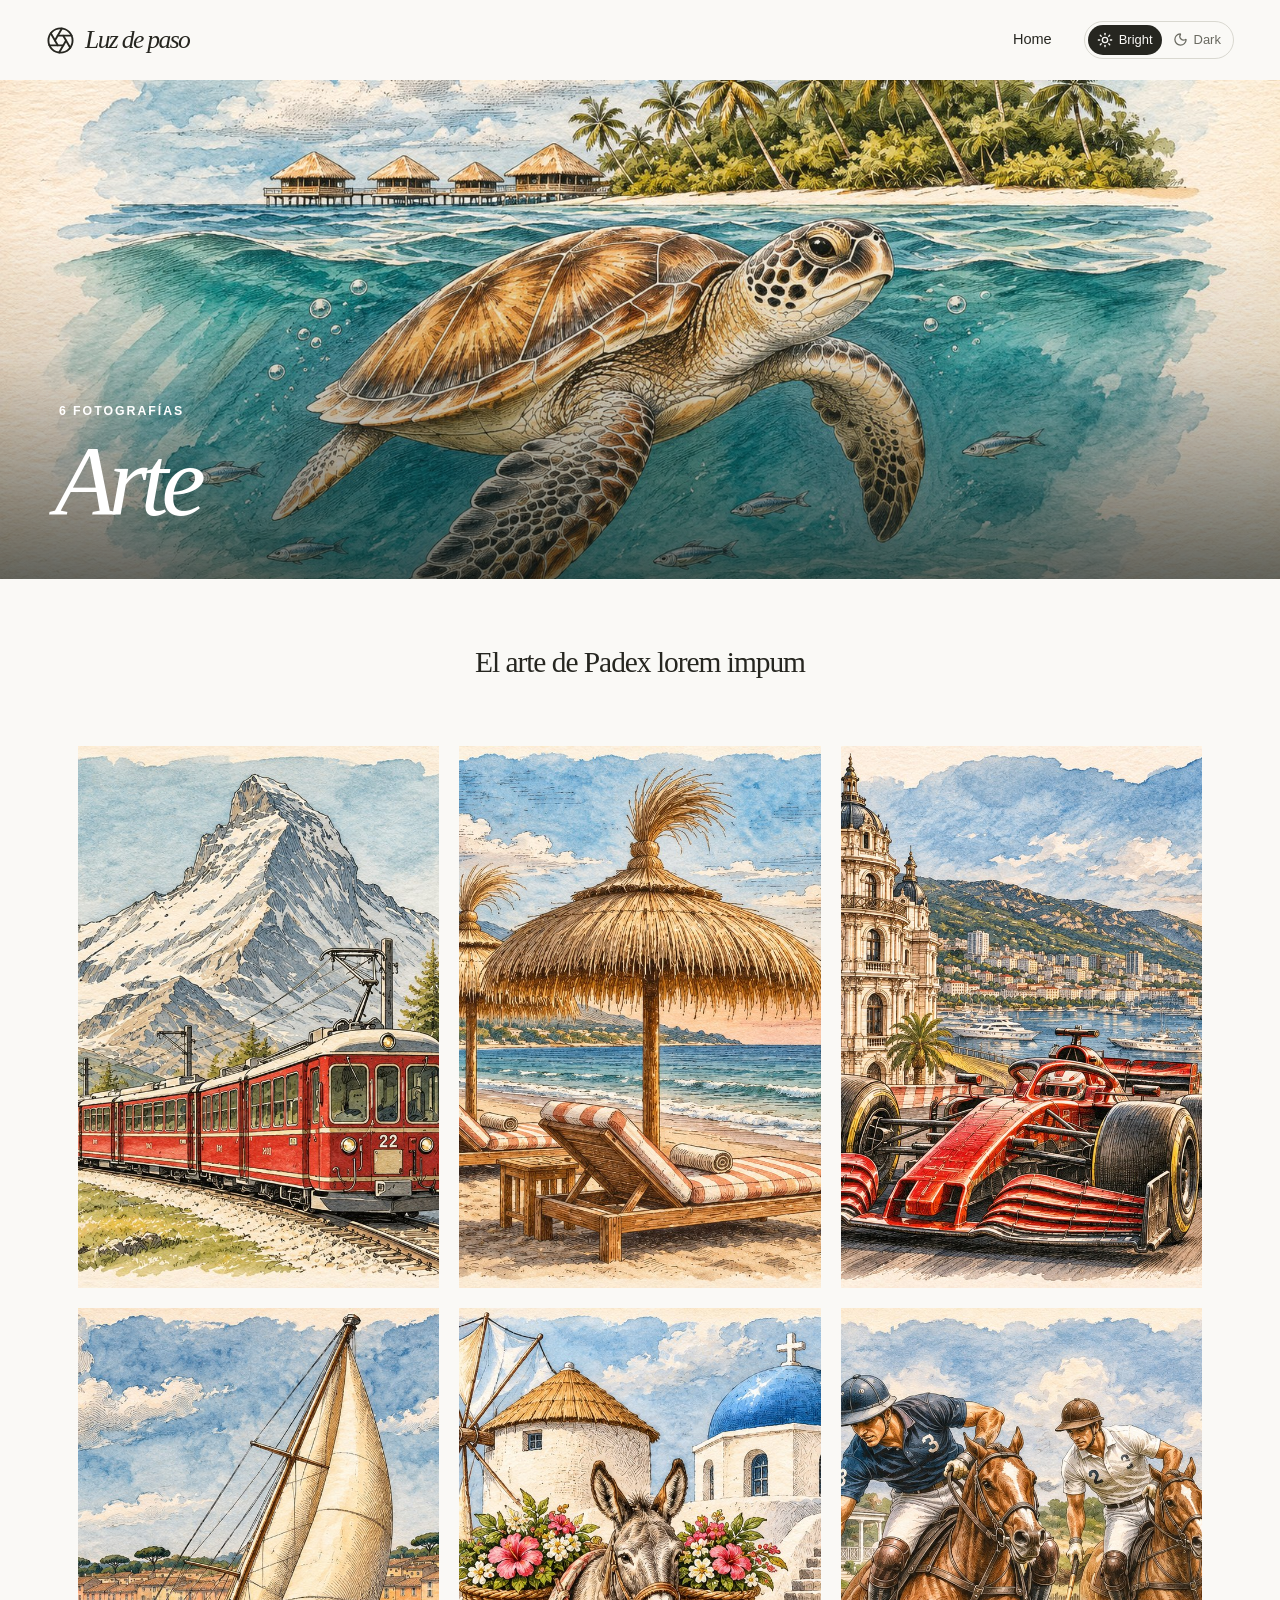
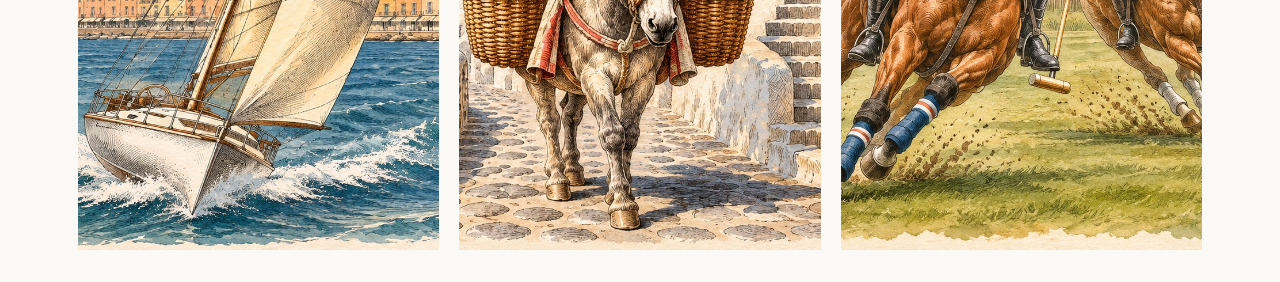
==== album/820fe33d-5c15-4f04-adb1-a9078780f57d/index.html @ e4612ac7 "Añadir la página del álbum Arte" ====
<!doctype html>
<html lang="es"><head><meta charset="utf-8"><meta name="viewport" content="width=device-width, initial-scale=1">
<title>Arte · Luz de paso</title><link rel="icon" href="../../favicon.svg"><link rel="stylesheet" href="../../site.css">
<script>try{if(localStorage.getItem('luz-theme')==='dark')document.documentElement.dataset.theme='dark'}catch{}</script>
</head><body><div id="portfolio"></div><script type="application/json" id="portfolio-data">{"album":{"id":"820fe33d-5c15-4f04-adb1-a9078780f57d","name":"Arte","description":"El arte de Padex lorem impum","cover":"../../media/1fb90e2a-dee9-4b67-af25-da32abd7d8a4.jpg","photos":["../../media/7dba7486-9c92-44e9-b8b8-1f3a282cd068.jpg","../../media/33c0b9b8-e90d-4073-96dc-774cbe95a07a.jpg","../../media/49939efc-acb8-4989-9a7b-33cce232bd11.jpg","../../media/e018d647-5a6c-475f-bd93-5993ad5460ae.jpg","../../media/e13442b4-c3fc-4564-9c29-26278a9c4391.jpg","../../media/47a4a2f9-649f-40dd-b327-7f707811348b.jpg"]}}</script>
<script defer src="../../site.js"></script></body></html>
---- site.css ----
*{box-sizing:border-box}
:root{--paper:#faf9f6;--ink:#262620;--line:#d9d8d0;--soft:#efeee8;--muted:#696960;color-scheme:light}
:root[data-theme=dark]{--paper:#191a17;--ink:#f6f5ed;--line:#41423b;--soft:#2a2b26;--muted:#bebeb3;color-scheme:dark}
body{margin:0;background:var(--paper);color:var(--ink);font:1rem/1.5 "Helvetica Neue",Arial,sans-serif;-webkit-font-smoothing:antialiased}
button,input,textarea{font:inherit;color:inherit}button,a,label.file{-webkit-tap-highlight-color:transparent}button{cursor:pointer}button:disabled{opacity:.42;cursor:default}a{color:inherit}button:focus-visible,a:focus-visible,input:focus-visible,textarea:focus-visible,label.file:focus-within{outline:3px solid #4d94c2;outline-offset:4px}
.sr{position:absolute;width:1px;height:1px;clip-path:inset(50%);overflow:hidden;white-space:nowrap}
.top{display:flex;align-items:center;justify-content:space-between;padding:0 clamp(18px,3.6vw,72px);height:80px;background:var(--paper);gap:18px}
.signature,.top nav,.theme,.theme button,.open-album,.circle{display:flex;align-items:center}
.signature{gap:10px;white-space:nowrap}.signature span{font:italic 500 clamp(1.4rem,2vw,1.9rem)/1 Georgia,"Times New Roman",serif;letter-spacing:-.065em}
.top nav{gap:clamp(16px,2.5vw,44px)}.home-link{font-size:.91rem;text-decoration:none}.home-link:hover{text-decoration:underline;text-underline-offset:5px}
.theme{border:1px solid var(--line);border-radius:99px;padding:3px;gap:2px}.theme button{background:transparent;border:0;border-radius:99px;color:var(--muted);gap:6px;padding:5px 9px;font-size:.81rem}.theme button[aria-pressed=true]{background:var(--ink);color:var(--paper)}
.series{display:grid;gap:6px}.panorama,.album-hero{position:relative;isolation:isolate;overflow:hidden;display:block;color:white;background:#444c47}.panorama{height:clamp(370px,42vw,710px);text-decoration:none}.album-hero{height:clamp(360px,39vw,650px)}
.cover{position:absolute;width:100%;height:100%;object-fit:cover;inset:0;z-index:-2;transition:transform .85s ease}.panorama:after,.album-hero:after{content:"";position:absolute;inset:0;background:linear-gradient(0deg,rgba(9,18,18,.63),rgba(9,16,16,.12) 45%,transparent 73%);z-index:-1}
.pano-content{position:absolute;inset:auto clamp(24px,4.6vw,94px) clamp(28px,3.8vw,72px);display:flex;align-items:flex-end;justify-content:space-between;gap:20px}.pano-content>div{min-width:0}
.overline{display:block;font-size:.77rem;letter-spacing:.16em;font-weight:550;text-transform:uppercase;margin-bottom:13px}
.pano-content h1,.pano-content h2{font:italic 400 clamp(3.75rem,7.8vw,9.6rem)/.97 Georgia,"Times New Roman",serif;letter-spacing:-.068em;margin:0 0 0 -.045em;overflow-wrap:anywhere;text-wrap:balance}
.open-album{align-self:flex-end;gap:13px;font-size:.88rem;white-space:nowrap;margin-bottom:4px}.circle{border:1px solid #ffffffba;border-radius:50%;width:42px;height:42px;justify-content:center;transition:background .2s,color .2s}
@media(hover:hover){.panorama:hover .cover{transform:scale(1.025)}.panorama:hover .circle{background:white;color:#252820}}
.intro{margin:0 auto;padding:clamp(35px,5vw,90px) 24px;text-align:center}.intro p{max-width:32em;margin:auto;font:400 clamp(1.35rem,2.3vw,2.5rem)/1.33 Georgia,serif;letter-spacing:-.035em;white-space:pre-line}
.gallery {
  display: grid;
  grid-template-columns: repeat(3, minmax(0, 1fr));
  gap: 20px;
  max-width: 1200px;
  margin-inline: auto;
  padding: 32px 3vw;
}
.intro + .gallery { padding-top: 0; }
.gallery button {
  position: relative;
  aspect-ratio: 2 / 3;
  overflow: hidden;
  padding: 0;
  border: 0;
  background: var(--soft);
  cursor: zoom-in;
}
.gallery img {
  position: absolute;
  inset: 0;
  display: block;
  width: 100%;
  height: 100%;
  object-fit: cover;
}
@media (max-width: 800px) {
  .gallery { padding-inline: 4vw; }
}
@media (max-width: 767px) {
  .gallery { grid-template-columns: repeat(2, minmax(0, 1fr)); }
}
.empty { text-align: center; padding: 15vh 24px; }
html:has(.lightbox[open]), body:has(.lightbox[open]) {
  overflow: hidden;
  overscroll-behavior: none;
}
.lightbox {
  position: fixed;
  inset: 0;
  width: 100%;
  height: 100%;
  height: 100dvh;
  max-width: none;
  max-height: none;
  padding: 0;
  border: 0;
  margin: 0;
  overflow: hidden;
  overscroll-behavior: none;
  background: #11120f;
  color: white;
}
.lightbox::backdrop { background: #11120f; }
.stage, .stage img {
  position: absolute;
  inset: 0;
  width: 100%;
  height: 100%;
}
.stage { touch-action: pinch-zoom; }
.stage img { display: block; object-fit: contain; }
.light-head, .light-nav {
  position: absolute;
  z-index: 1;
  display: flex;
  align-items: center;
  justify-content: space-between;
  left: max(12px, env(safe-area-inset-left));
  right: max(12px, env(safe-area-inset-right));
  gap: 12px;
  pointer-events: none;
}
.light-head { top: max(12px, env(safe-area-inset-top)); }
.light-head > span {
  background: rgb(17 18 15 / 76%);
  padding: 5px 12px;
  border-radius: 18px;
  overflow: hidden;
  white-space: nowrap;
  text-overflow: ellipsis;
}
.light-head small { margin-left: 8px; }
.light-nav { top: 50%; transform: translateY(-50%); }
.lightbox button {
  display: grid;
  place-items: center;
  flex: none;
  width: 44px;
  height: 44px;
  border: 1px solid rgb(255 255 255 / 50%);
  border-radius: 50%;
  background: rgb(17 18 15 / 72%);
  color: white;
  pointer-events: auto;
}
.cms{max-width:1240px;margin:auto;padding:clamp(24px,4vw,64px) clamp(18px,3vw,48px) 80px}.cms-heading,.section-head,.actions{display:flex;align-items:center;justify-content:space-between;gap:12px}.cms h1,.cms h2,.cms h3{margin:0}.cms h1{font:italic 400 clamp(2rem,4vw,3.7rem)/1.1 Georgia,serif;letter-spacing:-.05em}.cms h2{font-size:1.24rem}.cms h3{font-size:1rem}.status{min-height:42px;margin:12px 0;color:var(--muted);font-size:.9rem}
.cms-body{padding:22px 0 0;margin:0;border:0;border-top:1px solid var(--line);display:grid;grid-template-columns:minmax(200px,1fr) minmax(0,2.8fr);gap:clamp(20px,4vw,64px);min-width:0}.cms aside>h2{margin-bottom:15px}.cms aside>.secondary{margin-top:12px}.cms .secondary,.primary{border:1px solid var(--line);background:var(--paper);border-radius:5px;padding:8px 13px;font-size:.9rem;display:inline-flex;align-items:center;justify-content:center;gap:7px}.cms .primary{background:var(--ink);color:var(--paper);border-color:var(--ink)}.cms svg{width:17px;height:17px}.cms .icon{border:0;background:transparent;display:inline-grid;place-items:center;min-width:32px;height:36px;padding:6px}.cms .icon:not(:disabled):hover,.cms .secondary:hover{background:var(--soft)}.album-row{display:flex;align-items:center;border-block-end:1px solid var(--line);padding:4px}.album-row.chosen{background:var(--soft)}.select-album{flex:1;min-width:0;padding:8px 3px;background:transparent;border:0;text-align:left;overflow-wrap:anywhere}.edit{display:grid;gap:16px;align-content:start}.edit>label{display:grid;gap:6px;font-size:.9rem}.edit input:not([type=file]),.edit textarea{border:1px solid var(--line);border-radius:4px;background:var(--paper);padding:9px 11px;width:100%}.edit textarea{resize:vertical}.cover-preview{width:100%;height:clamp(110px,15vw,220px);object-fit:cover}.actions{justify-content:flex-start;flex-wrap:wrap}.file{position:relative;cursor:pointer}.file input{position:absolute;left:0;top:0;width:100%;height:100%;opacity:0;cursor:pointer}.manage-photos{display:grid;grid-template-columns:repeat(5,minmax(0,1fr));gap:12px}.photo-tile{border:1px solid var(--line)}.photo-tile img{width:100%;height:120px;object-fit:cover;display:block}.edit>.section-head:not(:first-child){margin-top:18px}
@media(max-width:650px){.top{height:64px;padding:0 16px}.signature{gap:6px}.signature svg{width:23px}.top nav{gap:14px}.theme button{padding:6px 7px}.theme button:not([aria-pressed=true]) span{display:none}.panorama{height:clamp(320px,52svh,510px)}.album-hero{height:42svh;min-height:300px}.pano-content{inset:auto 22px 28px}.pano-content h1,.pano-content h2{font-size:clamp(3rem,10vw,4.9rem)}.overline{margin-bottom:10px}.open-album>span:first-child{display:none}.circle{width:35px;height:35px}.cms-body{grid-template-columns:1fr}.cms-heading{align-items:flex-start;flex-wrap:wrap}.cms aside{padding-bottom:20px;border-bottom:1px solid var(--line)}}
@media(prefers-reduced-motion:reduce){*{transition:none!important}}


.cms-preview {
  display: block;
  width: 100%;
  min-width: 0;
  padding: 0;
  border: 0;
  background: transparent;
  cursor: zoom-in;
}
.cms-preview img { display: block; }
.cms .drag-handle { cursor: grab; touch-action: none; user-select: none; min-width: 44px; height: 44px; }
.cms .drag-handle:disabled { cursor: default; }
.album-row, .photo-tile { position: relative; background: var(--paper); }
.photo-tile {
  display: grid;
  grid-template-columns: auto 1fr auto;
  align-items: center;
}
.photo-tile .cms-preview { grid-column: 1/-1; grid-row: 1; }
.photo-tile .drag-handle { justify-self: start; grid-row: 2; }
.photo-tile .remove-photo { justify-self: end; grid-row: 2; }
.cms [data-dragging] { z-index: 3; outline: 2px solid var(--ink); box-shadow: 0 5px 16px #0003; }
.cms [data-dragging] .drag-handle { cursor: grabbing; }

.photo-tile .visibility-switch {
  grid-area: 2 / 2;
  justify-self: center;
  display: inline-flex;
  align-items: center;
  justify-content: center;
  gap: 4px;
  min-height: 36px;
  padding: 2px;
  border: 0;
  background: transparent;
  font-size: .8rem;
}
.photo-tile .remove-photo { grid-column: 3; }
.switch-track {
  display: inline-flex;
  align-items: center;
  width: 23px;
  height: 14px;
  padding: 1px;
  border: 1px solid var(--muted);
  border-radius: 12px;
}
.switch-track::after {
  content: "";
  background: var(--muted);
  width: 8px;
  height: 8px;
  border-radius: 50%;
}
.visibility-switch[aria-checked=true] .switch-track {
  background: var(--ink);
  border-color: var(--ink);
  justify-content: flex-end;
}
.visibility-switch[aria-checked=true] .switch-track::after { background: var(--paper); }
.photo-hidden .cms-preview img { opacity: .48; }
.edit { container-type: inline-size; }
@container (max-width: 700px) { .manage-photos { grid-template-columns: repeat(4,minmax(0,1fr)); } }
@container (max-width: 560px) { .manage-photos { grid-template-columns: repeat(3,minmax(0,1fr)); } }
@container (max-width: 420px) { .manage-photos { grid-template-columns: repeat(2,minmax(0,1fr)); } }
@container (max-width: 274px) { .manage-photos { grid-template-columns: 1fr; } }

.github-dialog { width: min(460px, calc(100% - 32px)); max-height: 90dvh; padding: 24px; border: 1px solid var(--line); border-radius: 8px; background: var(--paper); color: var(--ink); }
.github-dialog::backdrop { background: rgb(0 0 0 / 55%); }
.github-dialog form, .github-dialog label { display: grid; gap: 12px; }
.github-dialog p { margin: 0; overflow-wrap: anywhere; }
.github-dialog input { width: 100%; padding: 9px; background: var(--paper); border: 1px solid var(--line); border-radius: 4px; }
.github-help { font-size: .9rem; }
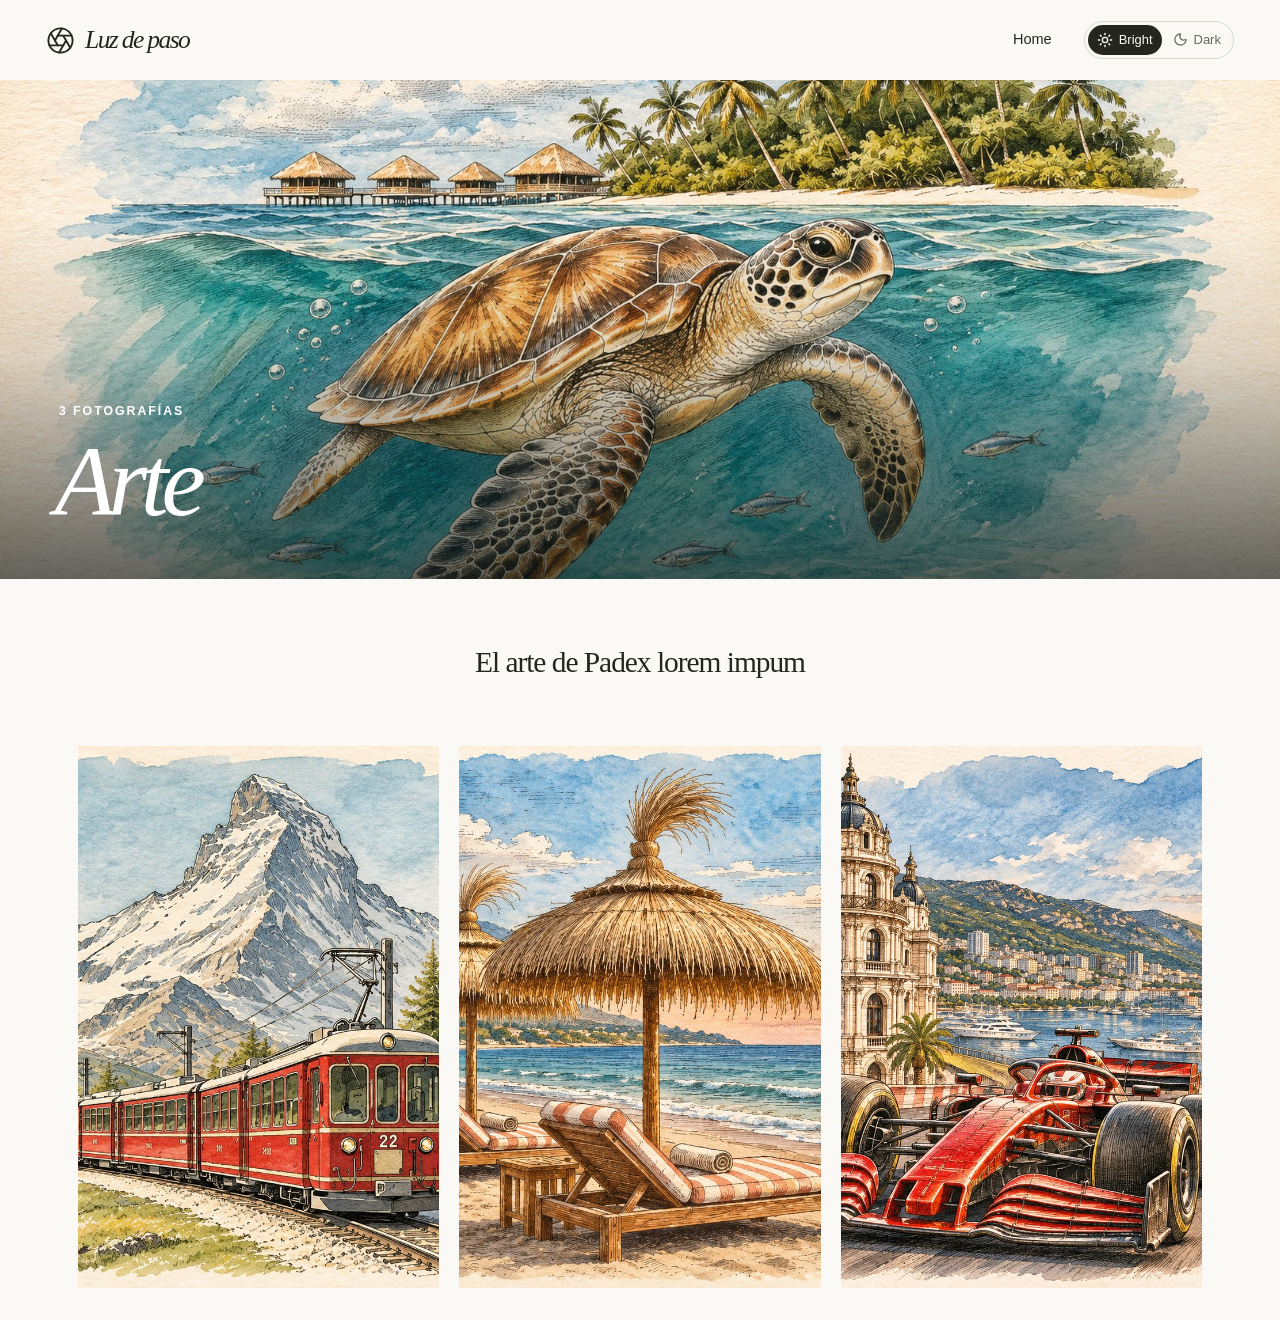
==== commit 965c63cd: "Actualizar el porfolio Luz de paso" ====
--- a/album/820fe33d-5c15-4f04-adb1-a9078780f57d/index.html
+++ b/album/820fe33d-5c15-4f04-adb1-a9078780f57d/index.html
@@ -2,5 +2,5 @@
 <html lang="es"><head><meta charset="utf-8"><meta name="viewport" content="width=device-width, initial-scale=1">
 <title>Arte · Luz de paso</title><link rel="icon" href="../../favicon.svg"><link rel="stylesheet" href="../../site.css">
 <script>try{if(localStorage.getItem('luz-theme')==='dark')document.documentElement.dataset.theme='dark'}catch{}</script>
-</head><body><div id="portfolio"></div><script type="application/json" id="portfolio-data">{"album":{"id":"820fe33d-5c15-4f04-adb1-a9078780f57d","name":"Arte","description":"El arte de Padex lorem impum","cover":"../../media/1fb90e2a-dee9-4b67-af25-da32abd7d8a4.jpg","photos":["../../media/7dba7486-9c92-44e9-b8b8-1f3a282cd068.jpg","../../media/33c0b9b8-e90d-4073-96dc-774cbe95a07a.jpg","../../media/49939efc-acb8-4989-9a7b-33cce232bd11.jpg","../../media/e018d647-5a6c-475f-bd93-5993ad5460ae.jpg","../../media/e13442b4-c3fc-4564-9c29-26278a9c4391.jpg","../../media/47a4a2f9-649f-40dd-b327-7f707811348b.jpg"]}}</script>
+</head><body><div id="portfolio"></div><script type="application/json" id="portfolio-data">{"album":{"id":"820fe33d-5c15-4f04-adb1-a9078780f57d","name":"Arte","description":"El arte de Padex lorem impum","cover":"../../media/1fb90e2a-dee9-4b67-af25-da32abd7d8a4.jpg","photos":["../../media/7dba7486-9c92-44e9-b8b8-1f3a282cd068.jpg","../../media/33c0b9b8-e90d-4073-96dc-774cbe95a07a.jpg","../../media/49939efc-acb8-4989-9a7b-33cce232bd11.jpg"]}}</script>
 <script defer src="../../site.js"></script></body></html>
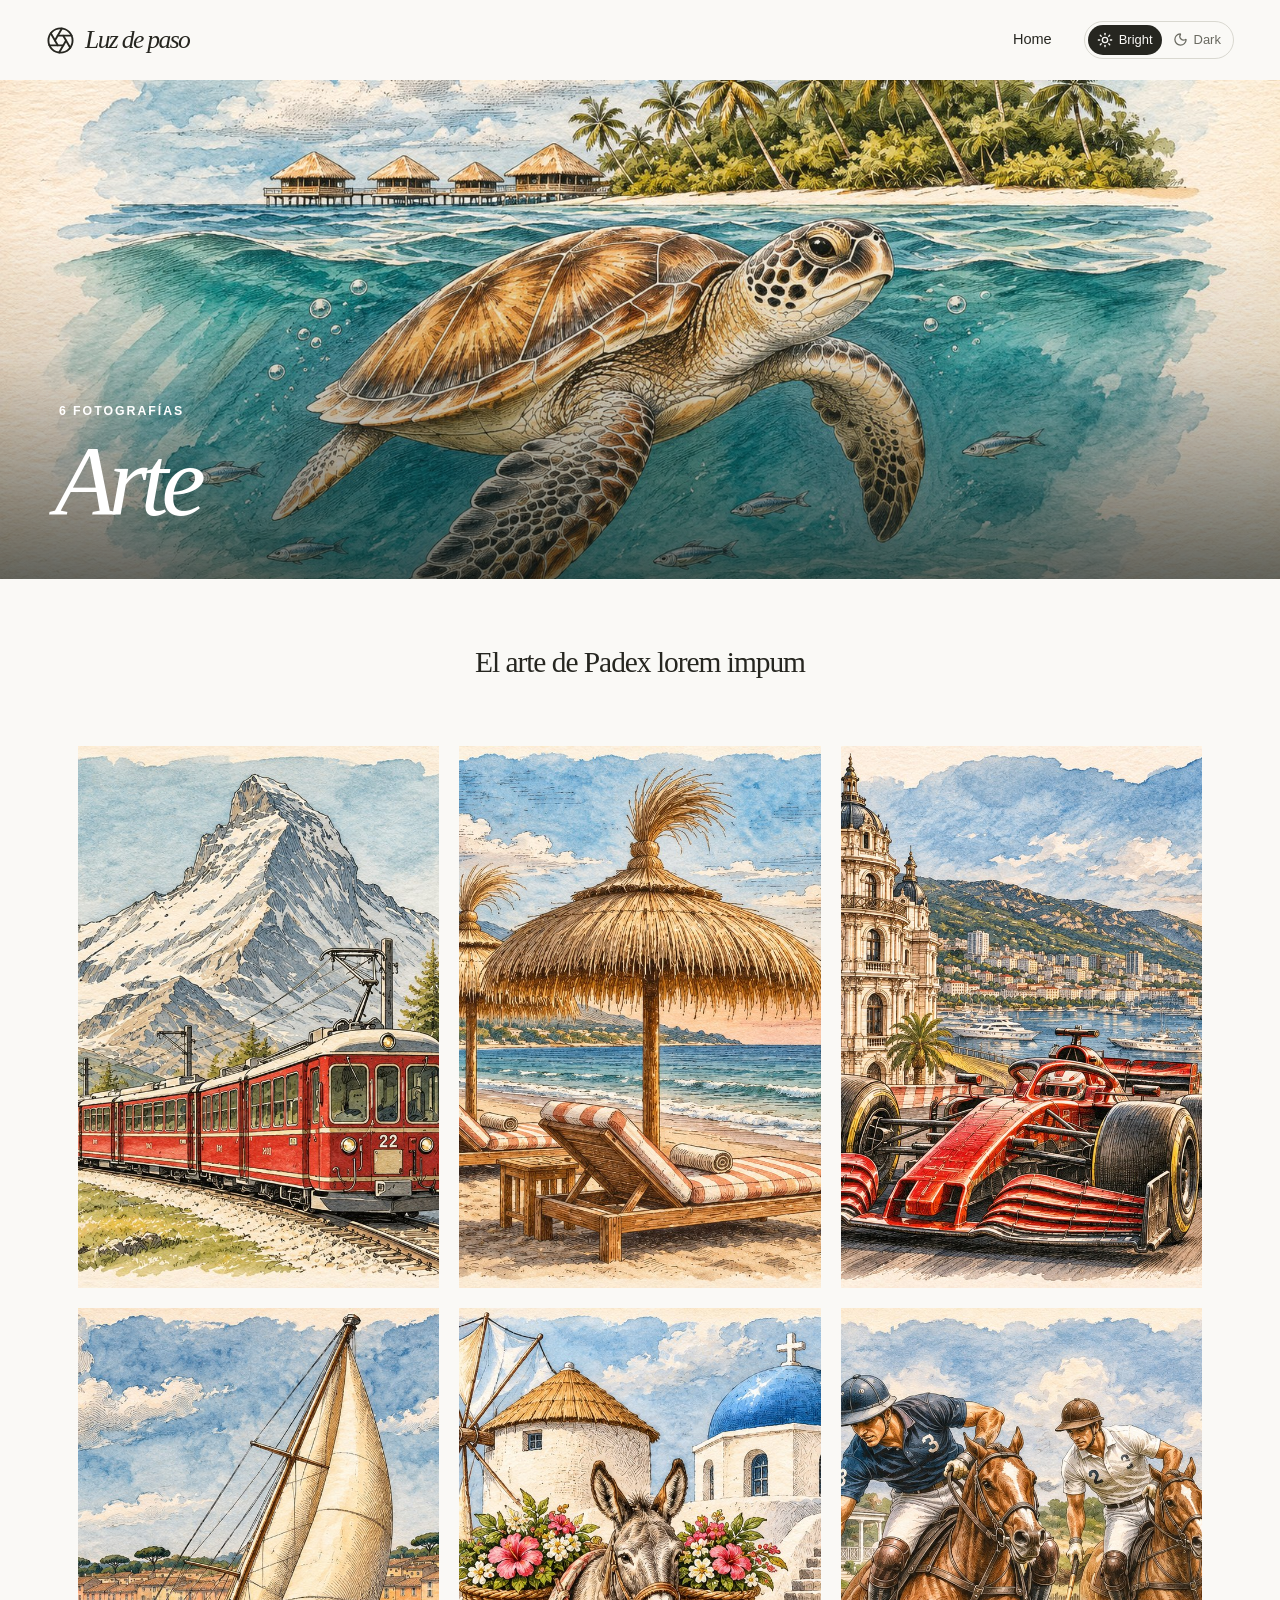
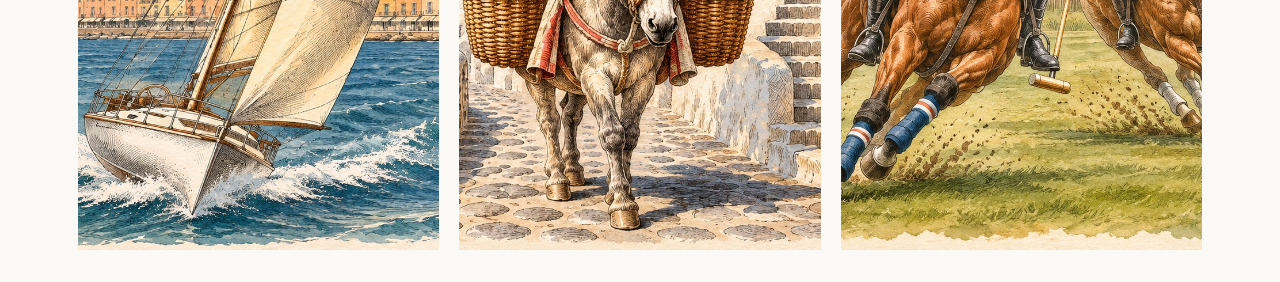
==== commit c69993d5: "Actualizar el porfolio Luz de paso" ====
--- a/album/820fe33d-5c15-4f04-adb1-a9078780f57d/index.html
+++ b/album/820fe33d-5c15-4f04-adb1-a9078780f57d/index.html
@@ -2,5 +2,5 @@
 <html lang="es"><head><meta charset="utf-8"><meta name="viewport" content="width=device-width, initial-scale=1">
 <title>Arte · Luz de paso</title><link rel="icon" href="../../favicon.svg"><link rel="stylesheet" href="../../site.css">
 <script>try{if(localStorage.getItem('luz-theme')==='dark')document.documentElement.dataset.theme='dark'}catch{}</script>
-</head><body><div id="portfolio"></div><script type="application/json" id="portfolio-data">{"album":{"id":"820fe33d-5c15-4f04-adb1-a9078780f57d","name":"Arte","description":"El arte de Padex lorem impum","cover":"../../media/1fb90e2a-dee9-4b67-af25-da32abd7d8a4.jpg","photos":["../../media/7dba7486-9c92-44e9-b8b8-1f3a282cd068.jpg","../../media/33c0b9b8-e90d-4073-96dc-774cbe95a07a.jpg","../../media/49939efc-acb8-4989-9a7b-33cce232bd11.jpg"]}}</script>
+</head><body><div id="portfolio"></div><script type="application/json" id="portfolio-data">{"album":{"id":"820fe33d-5c15-4f04-adb1-a9078780f57d","name":"Arte","description":"El arte de Padex lorem impum","cover":"../../media/1fb90e2a-dee9-4b67-af25-da32abd7d8a4.jpg","photos":["../../media/7dba7486-9c92-44e9-b8b8-1f3a282cd068.jpg","../../media/33c0b9b8-e90d-4073-96dc-774cbe95a07a.jpg","../../media/49939efc-acb8-4989-9a7b-33cce232bd11.jpg","../../media/e018d647-5a6c-475f-bd93-5993ad5460ae.jpg","../../media/e13442b4-c3fc-4564-9c29-26278a9c4391.jpg","../../media/47a4a2f9-649f-40dd-b327-7f707811348b.jpg"]}}</script>
 <script defer src="../../site.js"></script></body></html>
